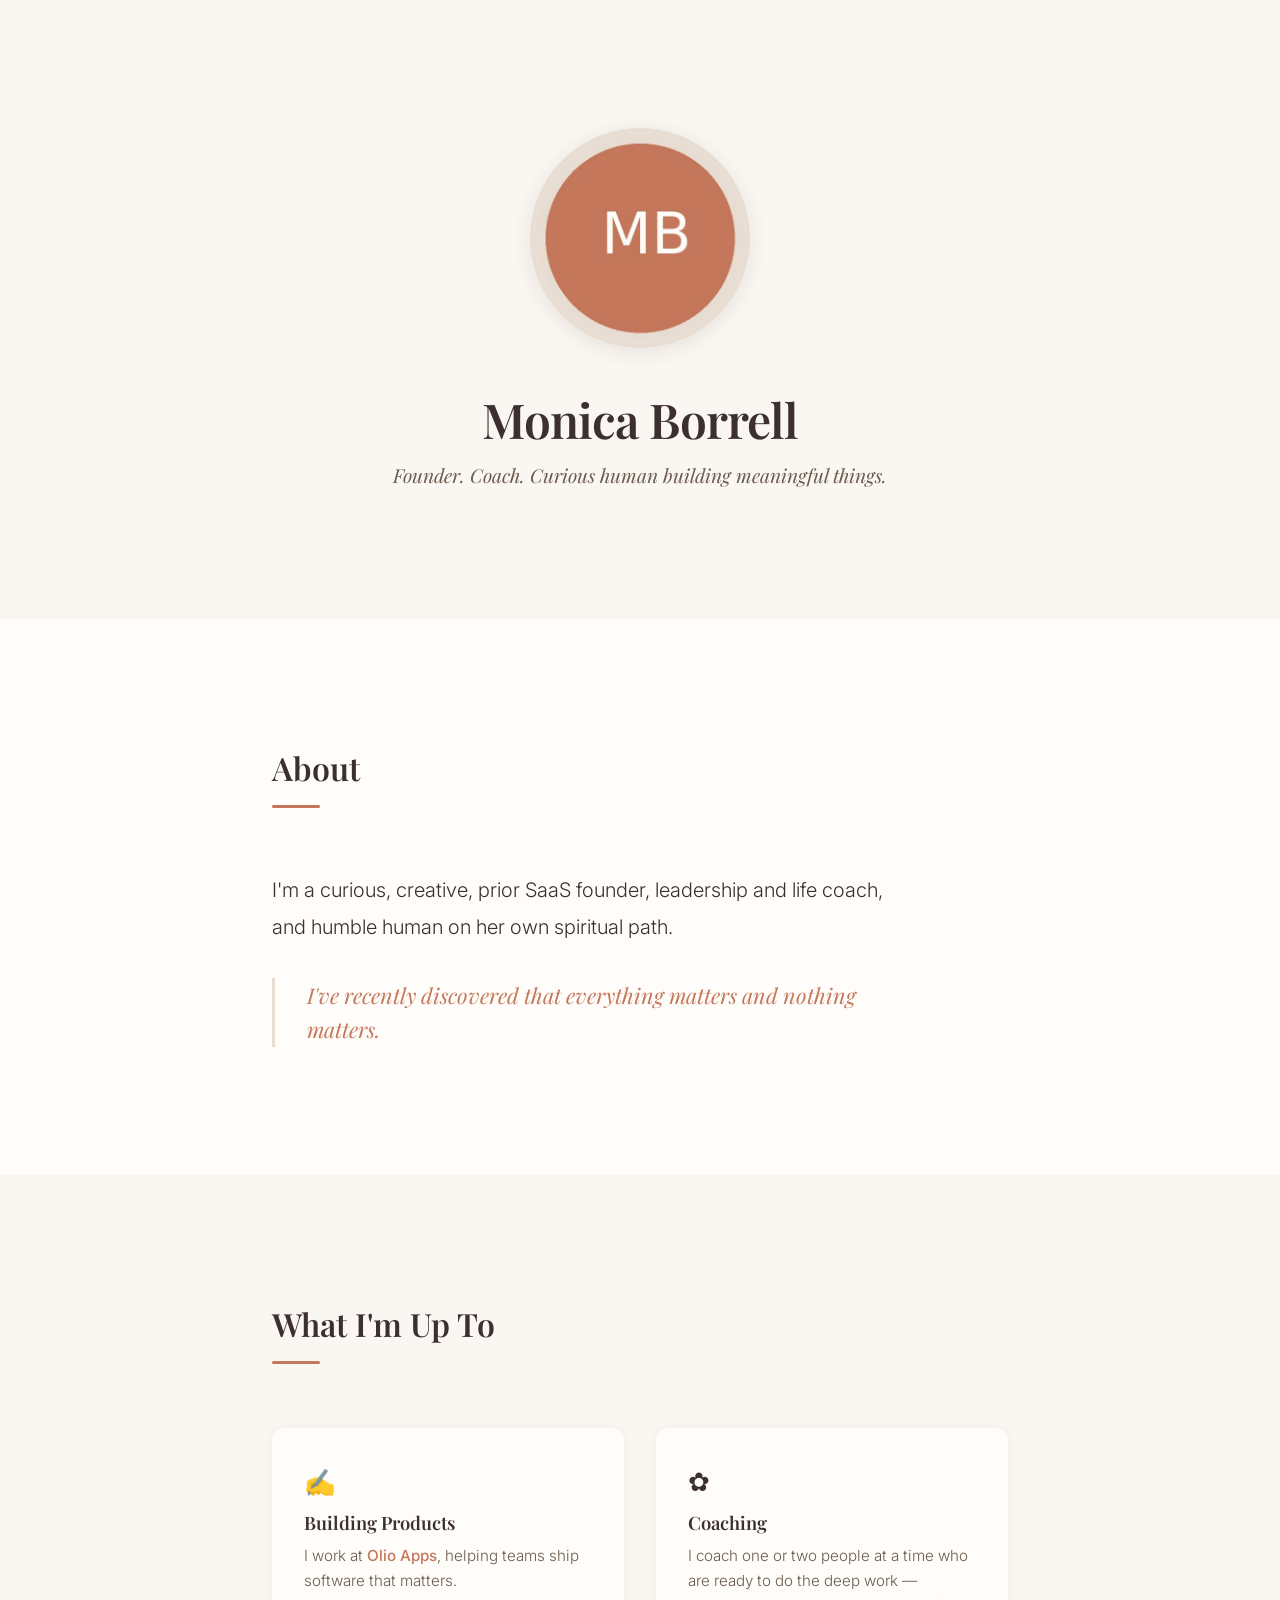
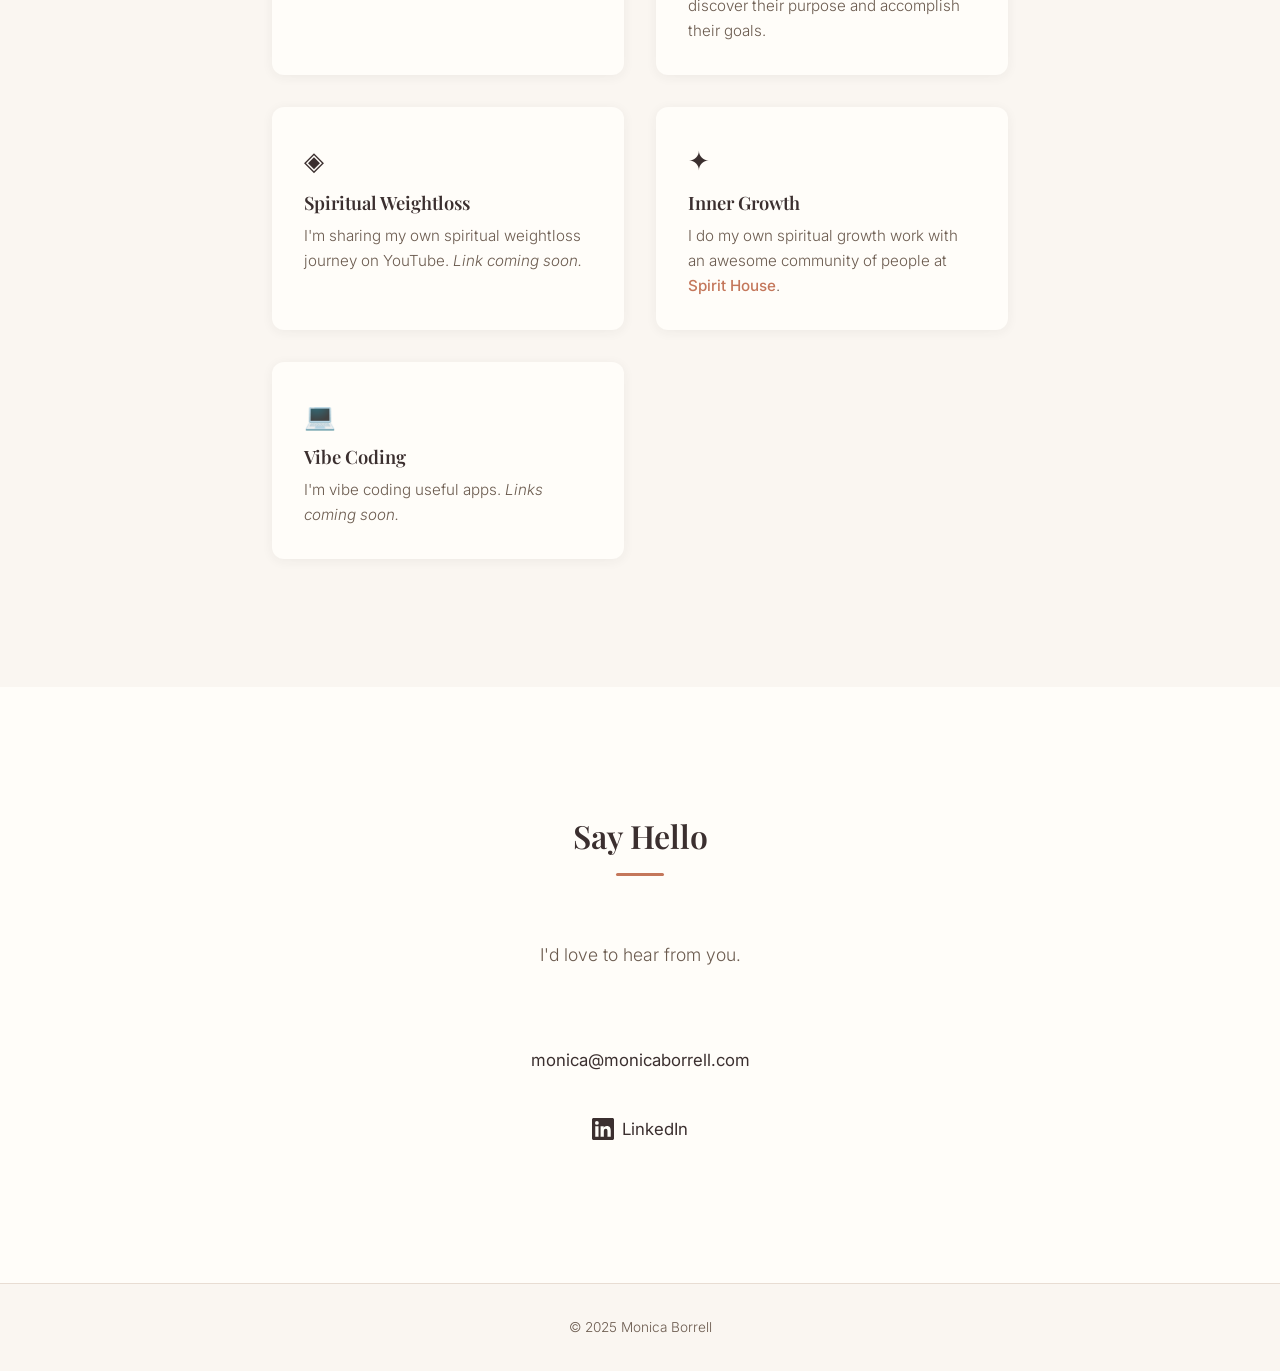
==== index.html @ a71b416a "Add personal brand website for Monica Borrell - Single-page site with Hero, About, Work, and Contact" ====
<!DOCTYPE html>
<html lang="en">
<head>
  <meta charset="UTF-8">
  <meta name="viewport" content="width=device-width, initial-scale=1.0">
  <meta name="description" content="Monica Borrell — founder, coach, and curious human building meaningful things.">
  <title>Monica Borrell</title>
  <link rel="stylesheet" href="styles.css">

  <!-- Google Fonts: warm, readable typefaces -->
  <link rel="preconnect" href="https://fonts.googleapis.com">
  <link rel="preconnect" href="https://fonts.gstatic.com" crossorigin>
  <link href="https://fonts.googleapis.com/css2?family=Playfair+Display:ital,wght@0,400;0,600;1,400&family=Inter:wght@300;400;500&display=swap" rel="stylesheet">
</head>
<body>

  <!-- ============================================
       HERO SECTION
       ============================================ -->
  <section class="hero" id="hero">
    <div class="hero-content">
      <div class="hero-photo">
        <!-- Replace src with your professional photo -->
        <img src="images/monica-photo.jpg" alt="Monica Borrell" />
      </div>
      <div class="hero-text">
        <h1>Monica Borrell</h1>
        <p class="tagline">Founder. Coach. Curious human building meaningful things.</p>
      </div>
    </div>
  </section>

  <!-- ============================================
       ABOUT SECTION
       ============================================ -->
  <section class="about" id="about">
    <div class="container">
      <h2>About</h2>
      <div class="about-content">
        <p class="about-lead">
          I'm a curious, creative, prior SaaS founder, leadership and life coach, and humble human on her own spiritual path.
        </p>
        <p class="about-reflection">
          I've recently discovered that everything matters and nothing matters.
        </p>
      </div>
    </div>
  </section>

  <!-- ============================================
       WORK SECTION
       ============================================ -->
  <section class="work" id="work">
    <div class="container">
      <h2>What I'm Up To</h2>
      <div class="work-grid">

        <div class="work-card">
          <span class="work-icon" aria-hidden="true">&#9997;</span>
          <h3>Building Products</h3>
          <p>I work at <a href="https://olioapps.com/team" target="_blank" rel="noopener">Olio Apps</a>, helping teams ship software that matters.</p>
        </div>

        <div class="work-card">
          <span class="work-icon" aria-hidden="true">&#10047;</span>
          <h3>Coaching</h3>
          <p>I coach one or two people at a time who are ready to do the deep work &mdash; discover their purpose and accomplish their goals.</p>
        </div>

        <div class="work-card">
          <span class="work-icon" aria-hidden="true">&#9672;</span>
          <h3>Spiritual Weightloss</h3>
          <p>I'm sharing my own spiritual weightloss journey on YouTube. <em>Link coming soon.</em></p>
        </div>

        <div class="work-card">
          <span class="work-icon" aria-hidden="true">&#10022;</span>
          <h3>Inner Growth</h3>
          <p>I do my own spiritual growth work with an awesome community of people at <a href="https://spirithousepdx.com" target="_blank" rel="noopener">Spirit House</a>.</p>
        </div>

        <div class="work-card">
          <span class="work-icon" aria-hidden="true">&#128187;</span>
          <h3>Vibe Coding</h3>
          <p>I'm vibe coding useful apps. <em>Links coming soon.</em></p>
        </div>

      </div>
    </div>
  </section>

  <!-- ============================================
       CONTACT SECTION
       ============================================ -->
  <section class="contact" id="contact">
    <div class="container">
      <h2>Say Hello</h2>
      <p class="contact-note">I'd love to hear from you.</p>
      <div class="contact-links">
        <a href="mailto:monica@monicaborrell.com" class="contact-link email-link">
          monica@monicaborrell.com
        </a>
        <a href="https://www.linkedin.com/in/monicaborrell/" target="_blank" rel="noopener" class="contact-link linkedin-link" aria-label="LinkedIn">
          <!-- LinkedIn SVG icon -->
          <svg class="linkedin-icon" xmlns="http://www.w3.org/2000/svg" viewBox="0 0 24 24" fill="currentColor" width="24" height="24" aria-hidden="true">
            <path d="M20.447 20.452h-3.554v-5.569c0-1.328-.027-3.037-1.852-3.037-1.853 0-2.136 1.445-2.136 2.939v5.667H9.351V9h3.414v1.561h.046c.477-.9 1.637-1.85 3.37-1.85 3.601 0 4.267 2.37 4.267 5.455v6.286zM5.337 7.433a2.062 2.062 0 01-2.063-2.065 2.064 2.064 0 112.063 2.065zm1.782 13.019H3.555V9h3.564v11.452zM22.225 0H1.771C.792 0 0 .774 0 1.729v20.542C0 23.227.792 24 1.771 24h20.451C23.2 24 24 23.227 24 22.271V1.729C24 .774 23.2 0 22.222 0h.003z"/>
          </svg>
          <span>LinkedIn</span>
        </a>
      </div>
    </div>
  </section>

  <!-- ============================================
       FOOTER
       ============================================ -->
  <footer class="footer">
    <div class="container">
      <p>&copy; 2025 Monica Borrell</p>
    </div>
  </footer>

  <!-- Minimal JS: smooth scroll + subtle entrance animations -->
  <script src="main.js"></script>
</body>
</html>
---- styles.css ----
/* ============================================
   MONICA BORRELL — PERSONAL BRAND WEBSITE
   Warm, approachable, human design
   ============================================ */

/* ---------- CSS Custom Properties ---------- */
:root {
  /* Warm earth-tone palette */
  --color-cream:       #FAF6F1;
  --color-warm-white:  #FFFDF9;
  --color-sand:        #E8DDD3;
  --color-terracotta:  #C4775B;
  --color-rust:        #A0522D;
  --color-deep-brown:  #3B2F2F;
  --color-soft-brown:  #6B5B4F;
  --color-blush:       #F2DDD5;

  /* Typography */
  --font-heading: 'Playfair Display', Georgia, 'Times New Roman', serif;
  --font-body:    'Inter', -apple-system, BlinkMacSystemFont, 'Segoe UI', sans-serif;

  /* Spacing */
  --space-xs:  0.5rem;
  --space-sm:  1rem;
  --space-md:  2rem;
  --space-lg:  4rem;
  --space-xl:  6rem;
  --space-2xl: 8rem;
}

/* ---------- Reset & Base ---------- */
*,
*::before,
*::after {
  margin: 0;
  padding: 0;
  box-sizing: border-box;
}

html {
  scroll-behavior: smooth;
  font-size: 16px;
}

body {
  font-family: var(--font-body);
  font-weight: 300;
  line-height: 1.7;
  color: var(--color-deep-brown);
  background-color: var(--color-warm-white);
  -webkit-font-smoothing: antialiased;
  -moz-osx-font-smoothing: grayscale;
}

/* ---------- Shared Container ---------- */
.container {
  max-width: 800px;
  margin: 0 auto;
  padding: 0 var(--space-md);
}

/* ---------- Typography ---------- */
h1, h2, h3 {
  font-family: var(--font-heading);
  font-weight: 600;
  line-height: 1.3;
}

h2 {
  font-size: 2rem;
  color: var(--color-deep-brown);
  margin-bottom: var(--space-lg);
  position: relative;
}

/* Subtle underline accent on section headings */
h2::after {
  content: '';
  display: block;
  width: 48px;
  height: 3px;
  background-color: var(--color-terracotta);
  margin-top: var(--space-sm);
  border-radius: 2px;
}

a {
  color: var(--color-terracotta);
  text-decoration: none;
  transition: color 0.2s ease;
}

a:hover,
a:focus {
  color: var(--color-rust);
  text-decoration: underline;
}

/* ---------- HERO SECTION ---------- */
.hero {
  background-color: var(--color-cream);
  padding: var(--space-2xl) var(--space-md);
  text-align: center;
}

.hero-content {
  max-width: 600px;
  margin: 0 auto;
}

.hero-photo {
  margin-bottom: var(--space-md);
}

.hero-photo img {
  width: 220px;
  height: 220px;
  border-radius: 50%;
  object-fit: cover;
  border: 4px solid var(--color-sand);
  box-shadow: 0 4px 20px rgba(59, 47, 47, 0.1);
}

.hero-text h1 {
  font-size: 3rem;
  color: var(--color-deep-brown);
  margin-bottom: var(--space-xs);
  letter-spacing: -0.02em;
}

.tagline {
  font-size: 1.2rem;
  color: var(--color-soft-brown);
  font-weight: 300;
  font-style: italic;
  font-family: var(--font-heading);
}

/* ---------- ABOUT SECTION ---------- */
.about {
  padding: var(--space-2xl) var(--space-md);
  background-color: var(--color-warm-white);
}

.about-content {
  max-width: 640px;
}

.about-lead {
  font-size: 1.25rem;
  line-height: 1.85;
  color: var(--color-deep-brown);
  margin-bottom: var(--space-md);
}

.about-reflection {
  font-family: var(--font-heading);
  font-style: italic;
  font-size: 1.35rem;
  color: var(--color-terracotta);
  line-height: 1.6;
  padding-left: var(--space-md);
  border-left: 3px solid var(--color-sand);
}

/* ---------- WORK SECTION ---------- */
.work {
  padding: var(--space-2xl) var(--space-md);
  background-color: var(--color-cream);
}

.work-grid {
  display: grid;
  grid-template-columns: repeat(auto-fit, minmax(280px, 1fr));
  gap: var(--space-md);
}

.work-card {
  background-color: var(--color-warm-white);
  padding: var(--space-md);
  border-radius: 12px;
  box-shadow: 0 2px 12px rgba(59, 47, 47, 0.06);
  transition: transform 0.2s ease, box-shadow 0.2s ease;
}

.work-card:hover {
  transform: translateY(-3px);
  box-shadow: 0 6px 24px rgba(59, 47, 47, 0.1);
}

.work-icon {
  display: block;
  font-size: 1.6rem;
  margin-bottom: var(--space-xs);
}

.work-card h3 {
  font-size: 1.15rem;
  color: var(--color-deep-brown);
  margin-bottom: var(--space-xs);
}

.work-card p {
  font-size: 0.95rem;
  color: var(--color-soft-brown);
  line-height: 1.65;
}

.work-card a {
  font-weight: 500;
}

/* ---------- CONTACT SECTION ---------- */
.contact {
  padding: var(--space-2xl) var(--space-md);
  background-color: var(--color-warm-white);
  text-align: center;
}

.contact h2::after {
  margin-left: auto;
  margin-right: auto;
}

.contact-note {
  font-size: 1.1rem;
  color: var(--color-soft-brown);
  margin-bottom: var(--space-lg);
}

.contact-links {
  display: flex;
  flex-direction: column;
  align-items: center;
  gap: var(--space-sm);
}

.contact-link {
  display: inline-flex;
  align-items: center;
  gap: var(--space-xs);
  font-size: 1.05rem;
  padding: 0.75rem 1.5rem;
  border-radius: 8px;
  transition: background-color 0.2s ease, color 0.2s ease;
}

.contact-link:hover,
.contact-link:focus {
  text-decoration: none;
  background-color: var(--color-blush);
}

.email-link {
  color: var(--color-deep-brown);
  font-weight: 400;
}

.linkedin-link {
  color: var(--color-deep-brown);
  font-weight: 400;
}

.linkedin-icon {
  width: 22px;
  height: 22px;
  flex-shrink: 0;
}

/* ---------- FOOTER ---------- */
.footer {
  padding: var(--space-md);
  text-align: center;
  font-size: 0.85rem;
  color: var(--color-soft-brown);
  background-color: var(--color-cream);
  border-top: 1px solid var(--color-sand);
}

/* ---------- ENTRANCE ANIMATIONS ---------- */
.fade-in {
  opacity: 0;
  transform: translateY(20px);
  transition: opacity 0.6s ease, transform 0.6s ease;
}

.fade-in.visible {
  opacity: 1;
  transform: translateY(0);
}

/* ---------- RESPONSIVE ---------- */
@media (max-width: 600px) {
  .hero-text h1 {
    font-size: 2.2rem;
  }

  .tagline {
    font-size: 1rem;
  }

  h2 {
    font-size: 1.6rem;
  }

  .about-lead {
    font-size: 1.1rem;
  }

  .about-reflection {
    font-size: 1.15rem;
  }

  .hero-photo img {
    width: 170px;
    height: 170px;
  }

  .work-grid {
    grid-template-columns: 1fr;
  }

  .hero {
    padding: var(--space-xl) var(--space-md);
  }

  .about,
  .work,
  .contact {
    padding: var(--space-xl) var(--space-md);
  }
}
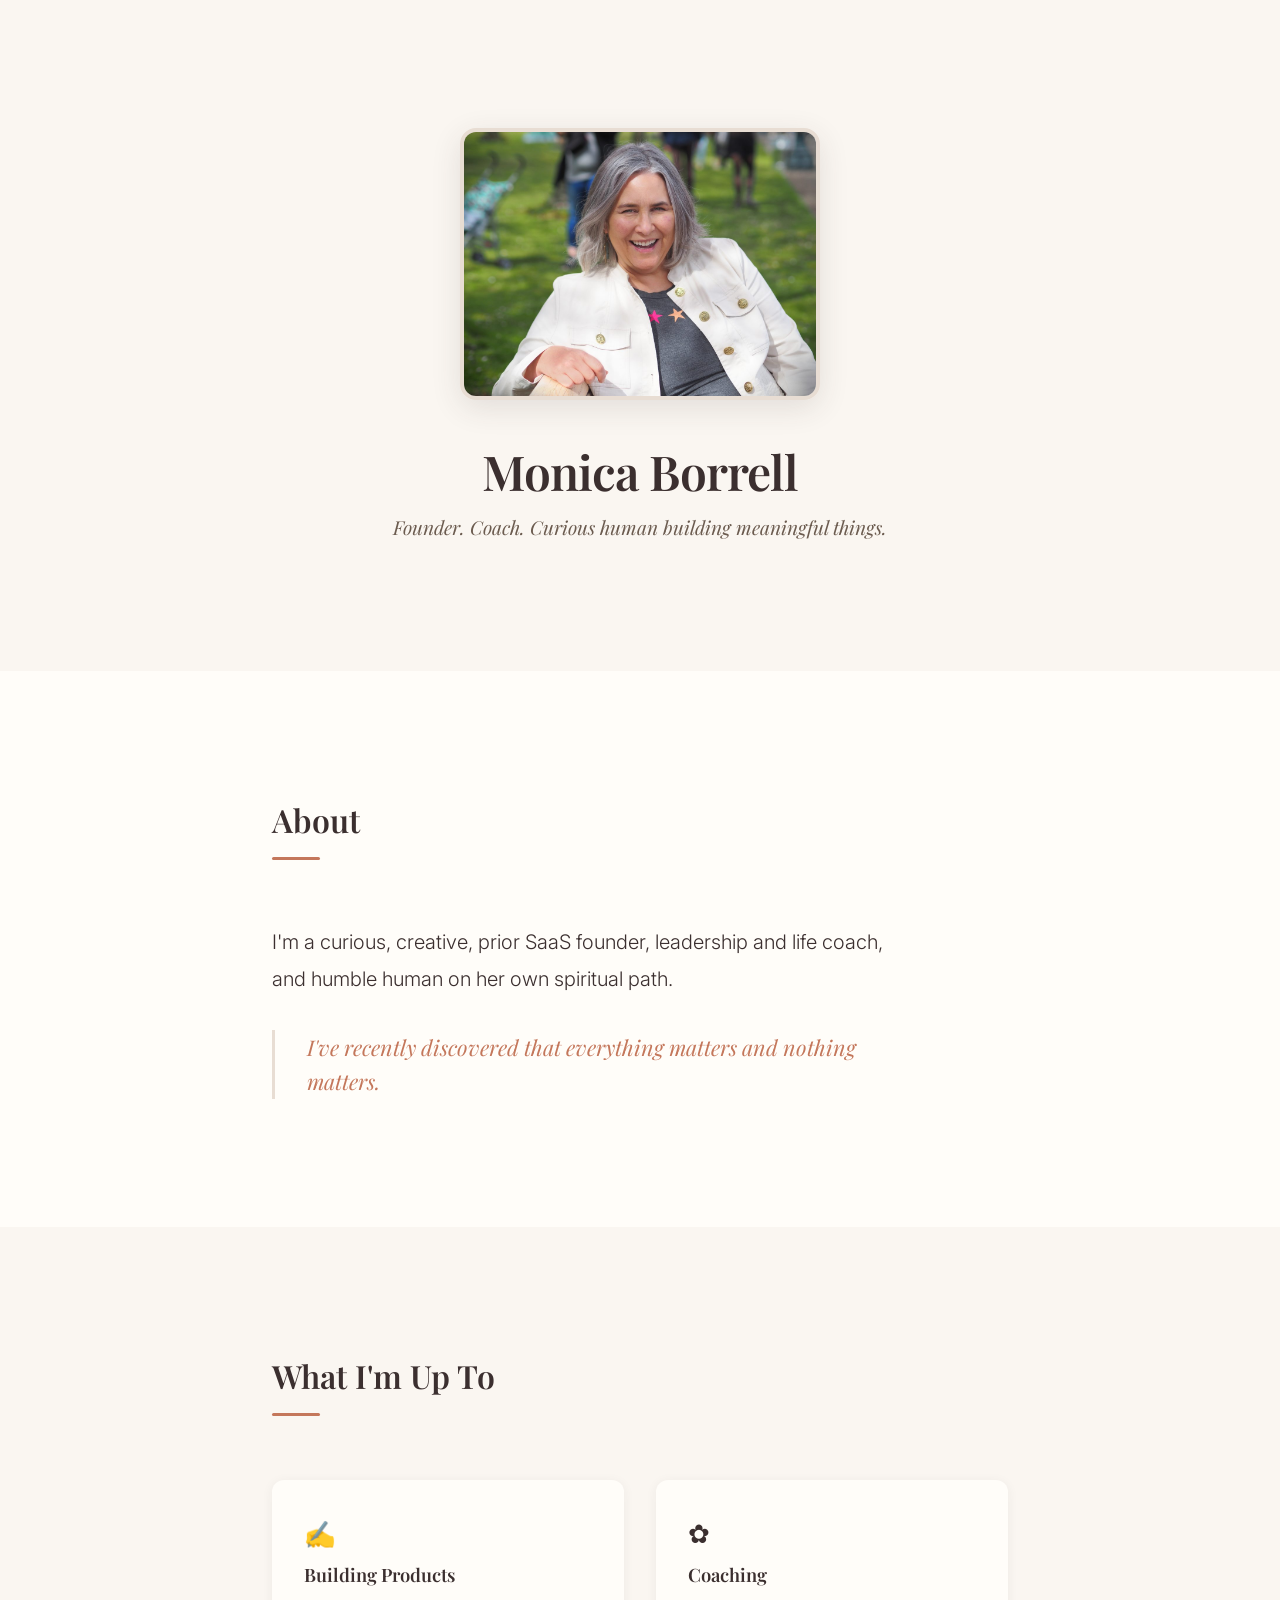
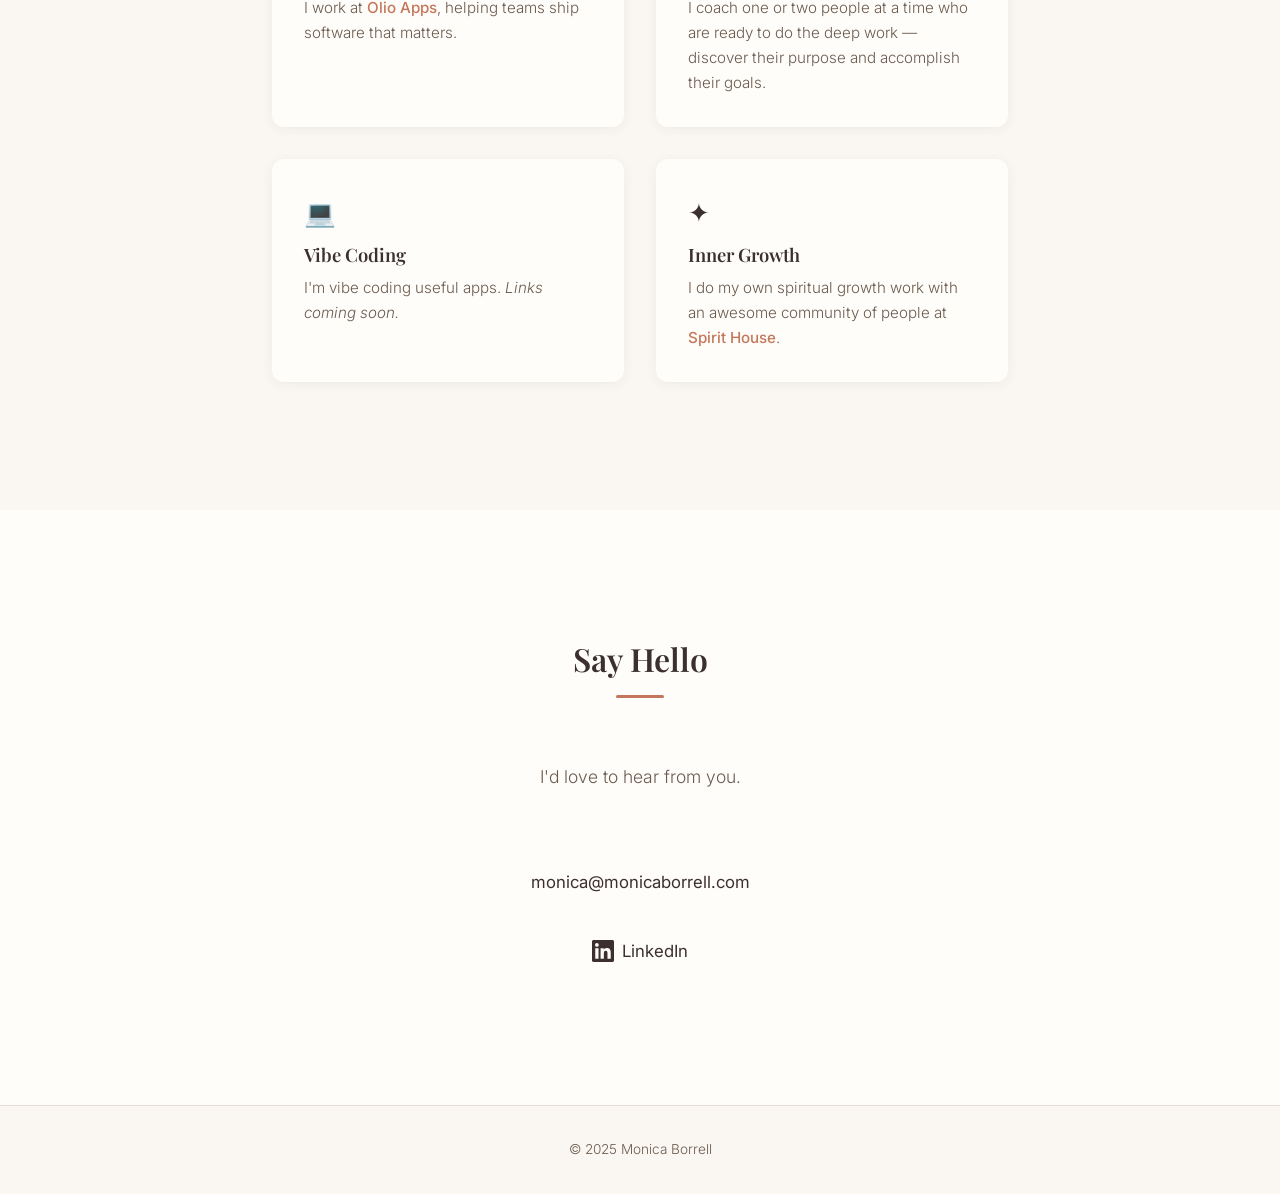
==== commit fdb49e90: "Remove Spiritual Weightloss card, move Vibe Coding to 3rd position (4 cards total) Co-Authored-By: m" ====
--- a/index.html
+++ b/index.html
@@ -68,21 +68,15 @@
         </div>
 
         <div class="work-card">
-          <span class="work-icon" aria-hidden="true">&#9672;</span>
-          <h3>Spiritual Weightloss</h3>
-          <p>I'm sharing my own spiritual weightloss journey on YouTube. <em>Link coming soon.</em></p>
+          <span class="work-icon" aria-hidden="true">&#128187;</span>
+          <h3>Vibe Coding</h3>
+          <p>I'm vibe coding useful apps. <em>Links coming soon.</em></p>
         </div>
 
         <div class="work-card">
           <span class="work-icon" aria-hidden="true">&#10022;</span>
           <h3>Inner Growth</h3>
           <p>I do my own spiritual growth work with an awesome community of people at <a href="https://spirithousepdx.com" target="_blank" rel="noopener">Spirit House</a>.</p>
-        </div>
-
-        <div class="work-card">
-          <span class="work-icon" aria-hidden="true">&#128187;</span>
-          <h3>Vibe Coding</h3>
-          <p>I'm vibe coding useful apps. <em>Links coming soon.</em></p>
         </div>
 
       </div>
--- a/styles.css
+++ b/styles.css
@@ -113,12 +113,13 @@
 }
 
 .hero-photo img {
-  width: 220px;
-  height: 220px;
-  border-radius: 50%;
+  width: 360px;
+  max-width: 100%;
+  height: auto;
+  border-radius: 16px;
   object-fit: cover;
   border: 4px solid var(--color-sand);
-  box-shadow: 0 4px 20px rgba(59, 47, 47, 0.1);
+  box-shadow: 0 8px 30px rgba(59, 47, 47, 0.12);
 }
 
 .hero-text h1 {
@@ -312,8 +313,7 @@
   }
 
   .hero-photo img {
-    width: 170px;
-    height: 170px;
+    width: 280px;
   }
 
   .work-grid {
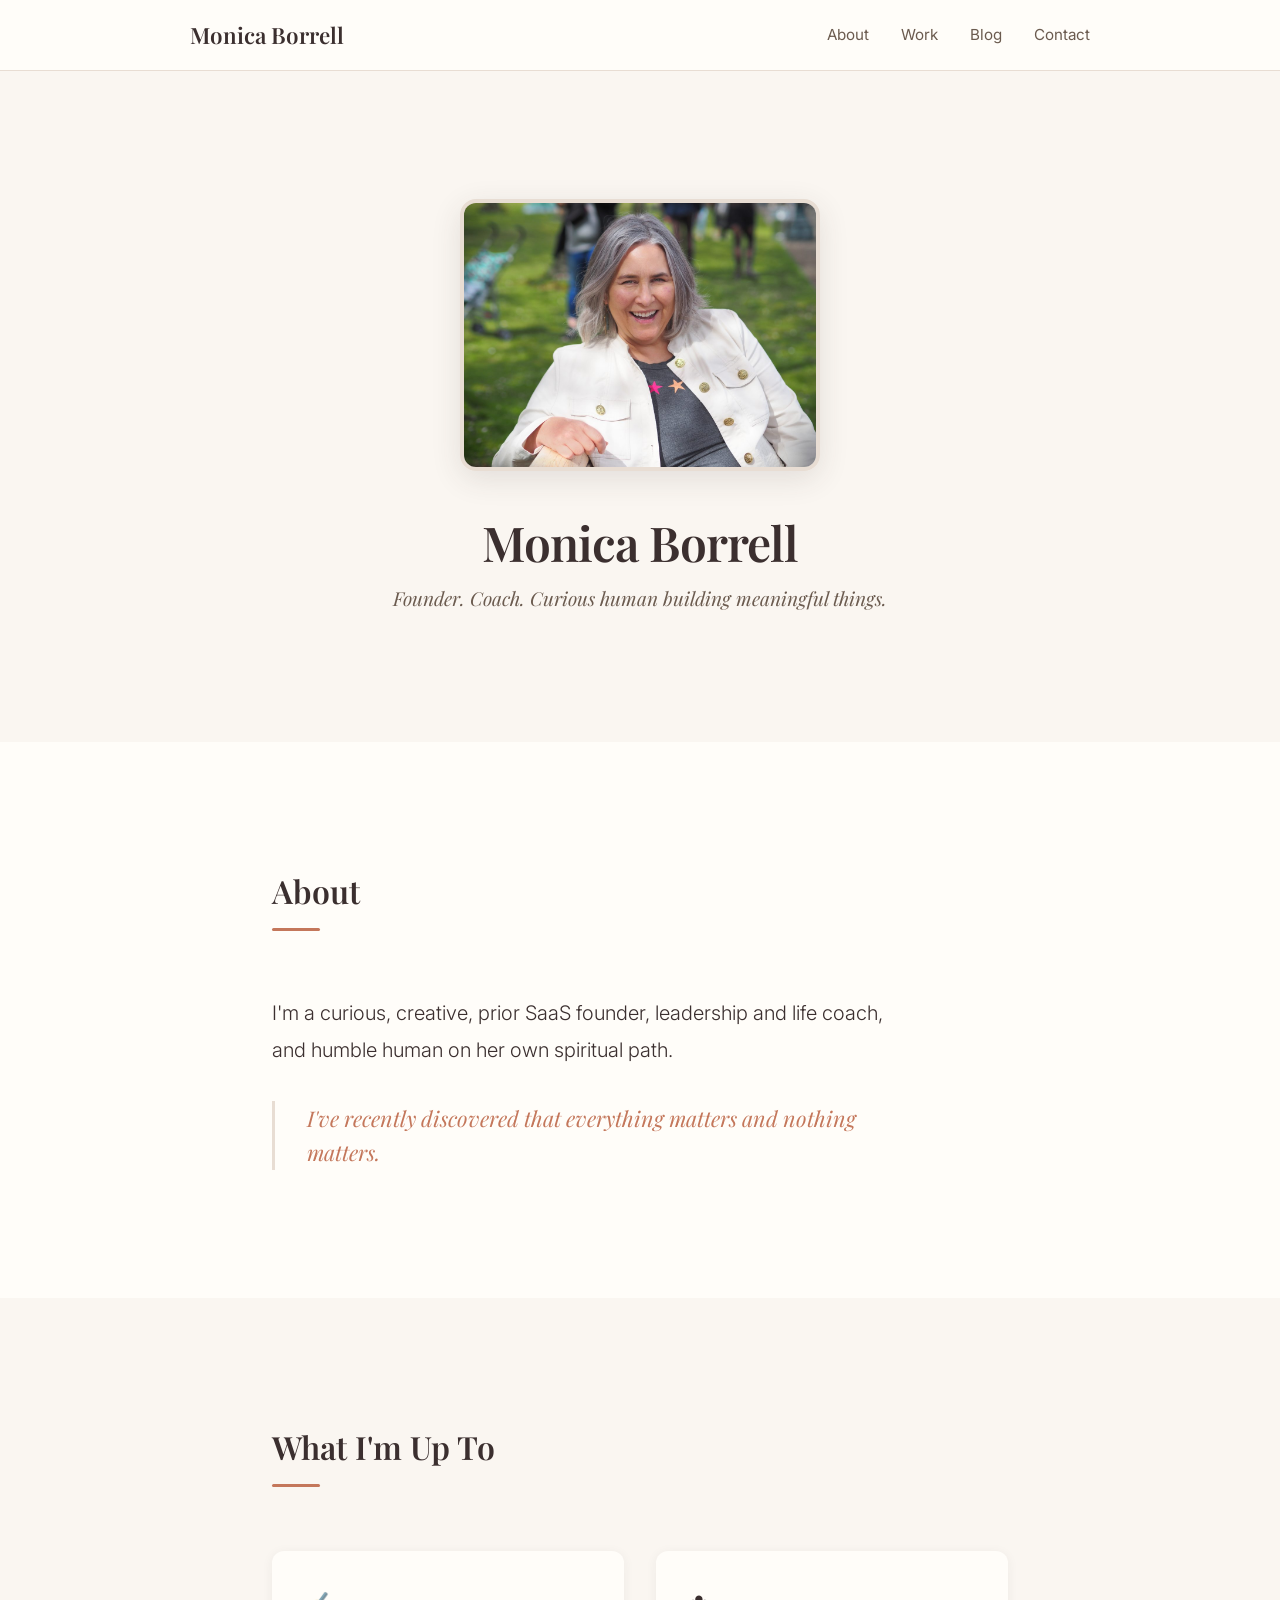
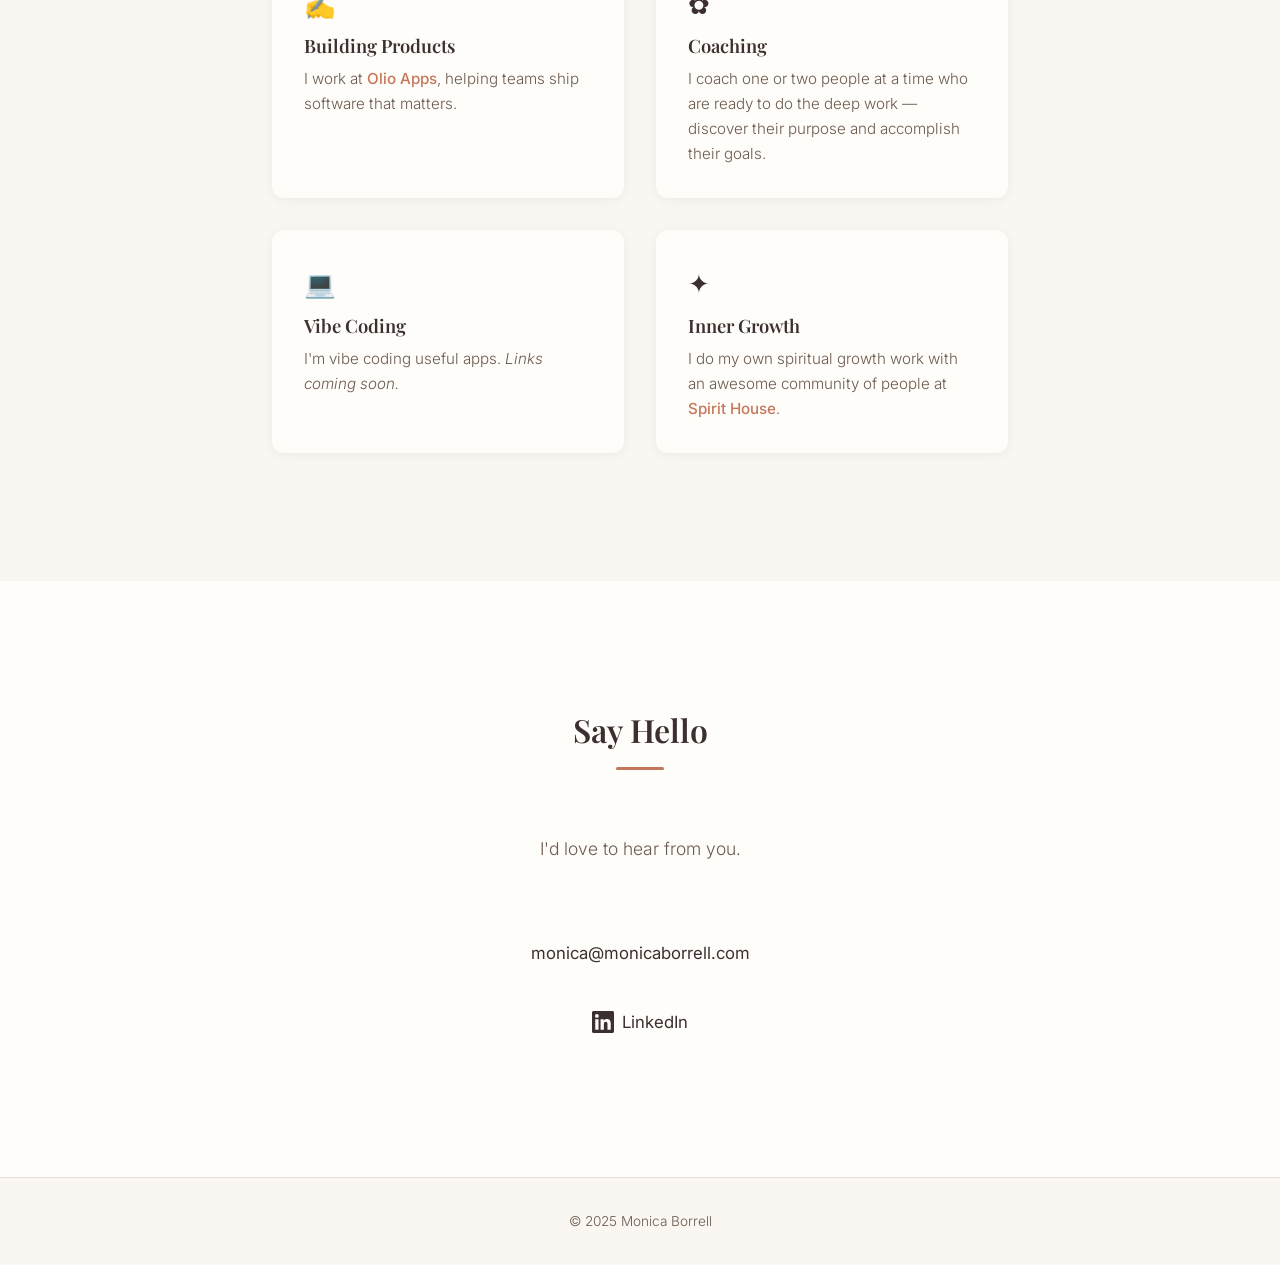
==== commit 9b8fd6f6: "Add nav menu, blog listing page, and first blog post (collaborative issue resolution) - Added sticky" ====
--- a/index.html
+++ b/index.html
@@ -13,6 +13,26 @@
   <link href="https://fonts.googleapis.com/css2?family=Playfair+Display:ital,wght@0,400;0,600;1,400&family=Inter:wght@300;400;500&display=swap" rel="stylesheet">
 </head>
 <body>
+
+  <!-- ============================================
+       NAVIGATION
+       ============================================ -->
+  <nav class="site-nav">
+    <div class="nav-container">
+      <a href="/" class="nav-logo">Monica Borrell</a>
+      <button class="nav-toggle" aria-label="Toggle menu" aria-expanded="false">
+        <span class="nav-toggle-bar"></span>
+        <span class="nav-toggle-bar"></span>
+        <span class="nav-toggle-bar"></span>
+      </button>
+      <ul class="nav-links">
+        <li><a href="/#about">About</a></li>
+        <li><a href="/#work">Work</a></li>
+        <li><a href="/blog/">Blog</a></li>
+        <li><a href="/#contact">Contact</a></li>
+      </ul>
+    </div>
+  </nav>
 
   <!-- ============================================
        HERO SECTION
--- a/styles.css
+++ b/styles.css
@@ -96,6 +96,87 @@
   text-decoration: underline;
 }
 
+/* ---------- NAVIGATION ---------- */
+.site-nav {
+  background-color: var(--color-warm-white);
+  border-bottom: 1px solid var(--color-sand);
+  padding: var(--space-sm) var(--space-md);
+  position: sticky;
+  top: 0;
+  z-index: 100;
+}
+
+.nav-container {
+  max-width: 900px;
+  margin: 0 auto;
+  display: flex;
+  align-items: center;
+  justify-content: space-between;
+}
+
+.nav-logo {
+  font-family: var(--font-heading);
+  font-size: 1.4rem;
+  font-weight: 600;
+  color: var(--color-deep-brown);
+  text-decoration: none;
+}
+
+.nav-logo:hover {
+  color: var(--color-terracotta);
+  text-decoration: none;
+}
+
+.nav-links {
+  list-style: none;
+  display: flex;
+  gap: var(--space-md);
+  align-items: center;
+}
+
+.nav-links a {
+  font-family: var(--font-body);
+  font-size: 0.95rem;
+  font-weight: 400;
+  color: var(--color-soft-brown);
+  text-decoration: none;
+  padding-bottom: 2px;
+  border-bottom: 2px solid transparent;
+  transition: color 0.2s ease, border-color 0.2s ease;
+}
+
+.nav-links a:hover,
+.nav-links a:focus {
+  color: var(--color-deep-brown);
+  text-decoration: none;
+  border-bottom-color: var(--color-terracotta);
+}
+
+.nav-links a.active {
+  color: var(--color-deep-brown);
+  border-bottom-color: var(--color-terracotta);
+}
+
+/* Hamburger toggle (mobile) */
+.nav-toggle {
+  display: none;
+  background: none;
+  border: none;
+  cursor: pointer;
+  padding: 0.5rem;
+  flex-direction: column;
+  gap: 5px;
+}
+
+.nav-toggle-bar {
+  display: block;
+  width: 24px;
+  height: 2px;
+  background-color: var(--color-deep-brown);
+  border-radius: 2px;
+  transition: transform 0.3s ease, opacity 0.3s ease;
+}
+
 /* ---------- HERO SECTION ---------- */
 .hero {
   background-color: var(--color-cream);
@@ -268,6 +349,215 @@
   flex-shrink: 0;
 }
 
+/* ---------- BLOG HEADER ---------- */
+.blog-header {
+  background-color: var(--color-cream);
+  padding: var(--space-xl) var(--space-md);
+  text-align: center;
+}
+
+.blog-header h1 {
+  font-size: 2.8rem;
+  color: var(--color-deep-brown);
+  margin-bottom: var(--space-xs);
+}
+
+.blog-header-subtitle {
+  font-size: 1.1rem;
+  color: var(--color-soft-brown);
+  font-style: italic;
+  font-family: var(--font-heading);
+}
+
+/* ---------- BLOG LISTING ---------- */
+.blog-listing {
+  padding: var(--space-xl) var(--space-md);
+  background-color: var(--color-warm-white);
+}
+
+.blog-grid {
+  display: grid;
+  grid-template-columns: repeat(auto-fit, minmax(320px, 1fr));
+  gap: var(--space-md);
+}
+
+.blog-card {
+  display: block;
+  background-color: var(--color-warm-white);
+  border: 1px solid var(--color-sand);
+  border-radius: 12px;
+  overflow: hidden;
+  text-decoration: none;
+  transition: transform 0.2s ease, box-shadow 0.2s ease;
+}
+
+.blog-card:hover,
+.blog-card:focus {
+  transform: translateY(-3px);
+  box-shadow: 0 6px 24px rgba(59, 47, 47, 0.1);
+  text-decoration: none;
+}
+
+.blog-card-content {
+  padding: var(--space-md);
+}
+
+.blog-card-date {
+  display: block;
+  font-size: 0.85rem;
+  color: var(--color-soft-brown);
+  margin-bottom: var(--space-xs);
+  font-weight: 400;
+}
+
+.blog-card-title {
+  font-family: var(--font-heading);
+  font-size: 1.4rem;
+  font-weight: 600;
+  color: var(--color-deep-brown);
+  line-height: 1.35;
+  margin-bottom: var(--space-sm);
+}
+
+/* Remove the h2::after underline on blog cards */
+.blog-card-title::after {
+  display: none;
+}
+
+.blog-card-excerpt {
+  font-size: 0.95rem;
+  color: var(--color-soft-brown);
+  line-height: 1.65;
+  margin-bottom: var(--space-sm);
+}
+
+.blog-card-read-more {
+  font-size: 0.9rem;
+  color: var(--color-terracotta);
+  font-weight: 500;
+}
+
+.blog-card:hover .blog-card-read-more {
+  color: var(--color-rust);
+}
+
+/* ---------- BLOG POST ---------- */
+.blog-post {
+  padding: var(--space-xl) var(--space-md) var(--space-2xl);
+  background-color: var(--color-warm-white);
+}
+
+.post-header {
+  margin-bottom: var(--space-lg);
+  padding-bottom: var(--space-md);
+  border-bottom: 1px solid var(--color-sand);
+}
+
+.post-meta {
+  font-size: 0.9rem;
+  color: var(--color-soft-brown);
+  margin-bottom: var(--space-sm);
+}
+
+.post-meta-sep {
+  margin: 0 0.5rem;
+}
+
+.post-header h1 {
+  font-size: 2.4rem;
+  color: var(--color-deep-brown);
+  line-height: 1.25;
+}
+
+/* Post body typography */
+.post-body h2 {
+  font-size: 1.5rem;
+  margin-top: var(--space-lg);
+  margin-bottom: var(--space-sm);
+}
+
+.post-body h2::after {
+  width: 32px;
+  height: 2px;
+}
+
+.post-body p {
+  font-size: 1.05rem;
+  line-height: 1.8;
+  margin-bottom: var(--space-sm);
+  color: var(--color-deep-brown);
+}
+
+.post-body ul {
+  margin-bottom: var(--space-sm);
+  padding-left: var(--space-md);
+}
+
+.post-body li {
+  font-size: 1.05rem;
+  line-height: 1.8;
+  margin-bottom: var(--space-xs);
+  color: var(--color-deep-brown);
+}
+
+.post-body blockquote {
+  margin: var(--space-md) 0;
+  padding: var(--space-md);
+  background-color: var(--color-cream);
+  border-left: 4px solid var(--color-terracotta);
+  border-radius: 0 8px 8px 0;
+}
+
+.post-body blockquote p {
+  font-family: var(--font-heading);
+  font-style: italic;
+  font-size: 1.15rem;
+  color: var(--color-deep-brown);
+  margin-bottom: var(--space-xs);
+}
+
+.post-body blockquote p:last-child {
+  margin-bottom: 0;
+}
+
+.post-body blockquote cite {
+  display: block;
+  font-family: var(--font-body);
+  font-style: normal;
+  font-size: 0.9rem;
+  color: var(--color-soft-brown);
+  margin-top: var(--space-xs);
+}
+
+.post-body strong {
+  font-weight: 500;
+  color: var(--color-deep-brown);
+}
+
+.post-disclaimer {
+  background-color: var(--color-cream);
+  padding: var(--space-sm) var(--space-md);
+  border-radius: 8px;
+  margin: var(--space-md) 0;
+}
+
+/* Post footer / back link */
+.post-footer {
+  margin-top: var(--space-xl);
+  padding-top: var(--space-md);
+  border-top: 1px solid var(--color-sand);
+}
+
+.back-to-blog {
+  font-size: 0.95rem;
+  font-weight: 500;
+  color: var(--color-terracotta);
+}
+
+.back-to-blog:hover {
+  color: var(--color-rust);
+}
+
 /* ---------- FOOTER ---------- */
 .footer {
   padding: var(--space-md);
@@ -292,6 +582,37 @@
 
 /* ---------- RESPONSIVE ---------- */
 @media (max-width: 600px) {
+  /* Nav: hamburger menu */
+  .nav-toggle {
+    display: flex;
+  }
+
+  .nav-links {
+    display: none;
+    flex-direction: column;
+    position: absolute;
+    top: 100%;
+    left: 0;
+    right: 0;
+    background-color: var(--color-warm-white);
+    border-bottom: 1px solid var(--color-sand);
+    padding: var(--space-sm) var(--space-md);
+    gap: var(--space-xs);
+    box-shadow: 0 4px 12px rgba(59, 47, 47, 0.08);
+  }
+
+  .nav-links.open {
+    display: flex;
+  }
+
+  .site-nav {
+    position: sticky;
+  }
+
+  .nav-container {
+    position: relative;
+  }
+
   .hero-text h1 {
     font-size: 2.2rem;
   }
@@ -329,4 +650,21 @@
   .contact {
     padding: var(--space-xl) var(--space-md);
   }
-}
+
+  /* Blog responsive */
+  .blog-header h1 {
+    font-size: 2rem;
+  }
+
+  .blog-grid {
+    grid-template-columns: 1fr;
+  }
+
+  .post-header h1 {
+    font-size: 1.8rem;
+  }
+
+  .post-body h2 {
+    font-size: 1.3rem;
+  }
+}
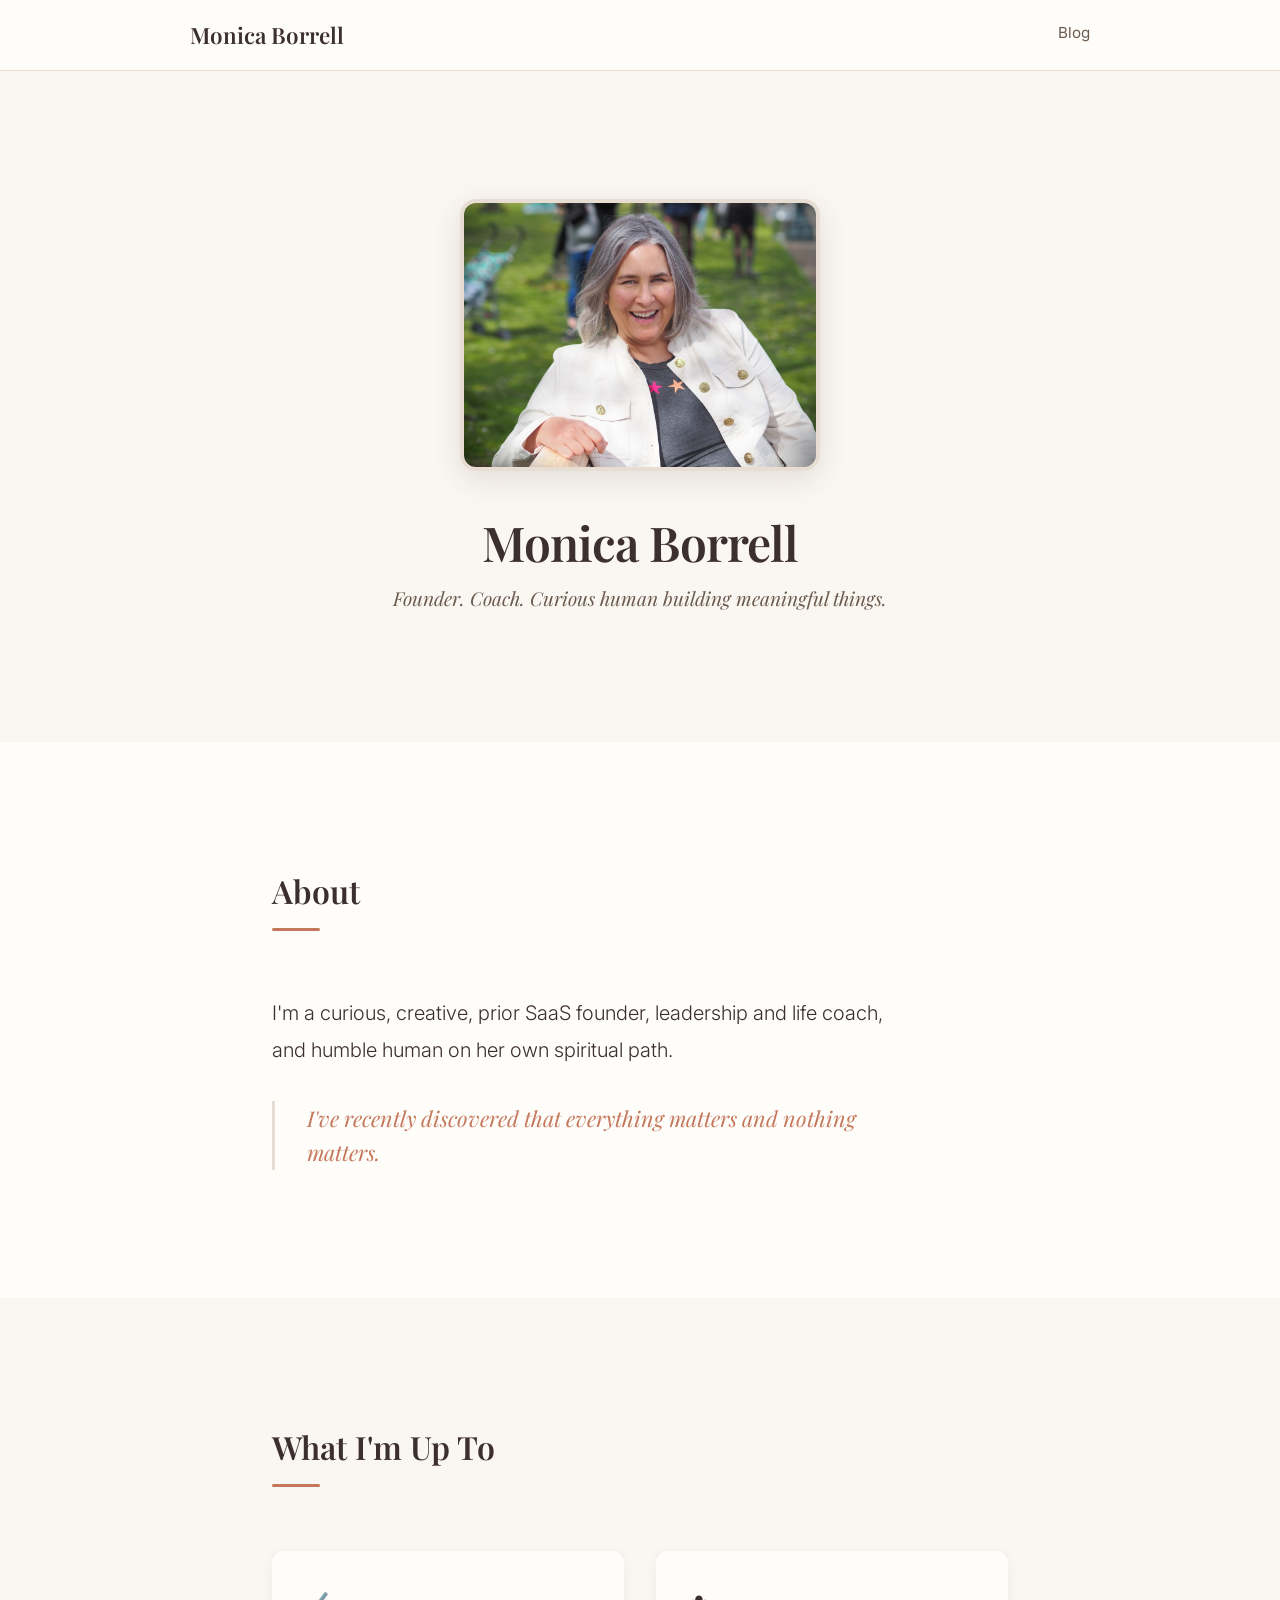
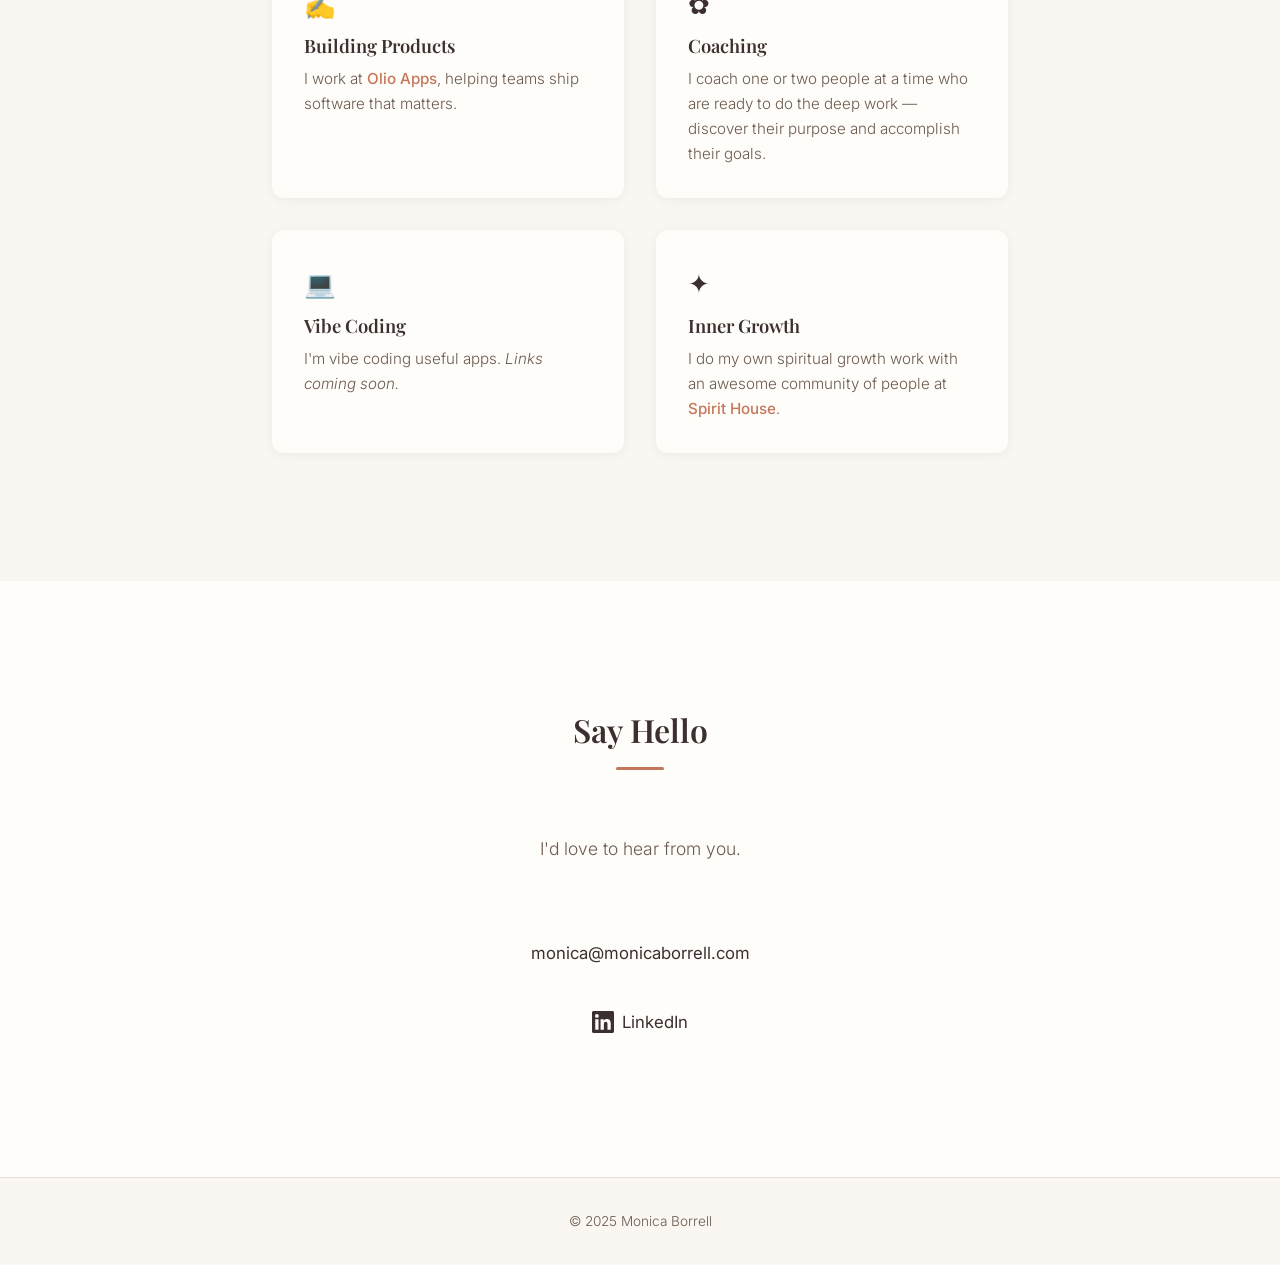
==== commit 22708b58: "Simplify nav to single Blog link at top right Co-Authored-By: monica <monica@monicaborrell.com>" ====
--- a/index.html
+++ b/index.html
@@ -20,17 +20,7 @@
   <nav class="site-nav">
     <div class="nav-container">
       <a href="/" class="nav-logo">Monica Borrell</a>
-      <button class="nav-toggle" aria-label="Toggle menu" aria-expanded="false">
-        <span class="nav-toggle-bar"></span>
-        <span class="nav-toggle-bar"></span>
-        <span class="nav-toggle-bar"></span>
-      </button>
-      <ul class="nav-links">
-        <li><a href="/#about">About</a></li>
-        <li><a href="/#work">Work</a></li>
-        <li><a href="/blog/">Blog</a></li>
-        <li><a href="/#contact">Contact</a></li>
-      </ul>
+      <a href="/blog/" class="nav-blog-link">Blog</a>
     </div>
   </nav>
 
--- a/styles.css
+++ b/styles.css
@@ -127,14 +127,8 @@
   text-decoration: none;
 }
 
-.nav-links {
-  list-style: none;
-  display: flex;
-  gap: var(--space-md);
-  align-items: center;
-}
-
-.nav-links a {
+/* Single Blog link in the nav */
+.nav-blog-link {
   font-family: var(--font-body);
   font-size: 0.95rem;
   font-weight: 400;
@@ -145,36 +139,16 @@
   transition: color 0.2s ease, border-color 0.2s ease;
 }
 
-.nav-links a:hover,
-.nav-links a:focus {
+.nav-blog-link:hover,
+.nav-blog-link:focus {
   color: var(--color-deep-brown);
   text-decoration: none;
   border-bottom-color: var(--color-terracotta);
 }
 
-.nav-links a.active {
+.nav-blog-link.active {
   color: var(--color-deep-brown);
   border-bottom-color: var(--color-terracotta);
-}
-
-/* Hamburger toggle (mobile) */
-.nav-toggle {
-  display: none;
-  background: none;
-  border: none;
-  cursor: pointer;
-  padding: 0.5rem;
-  flex-direction: column;
-  gap: 5px;
-}
-
-.nav-toggle-bar {
-  display: block;
-  width: 24px;
-  height: 2px;
-  background-color: var(--color-deep-brown);
-  border-radius: 2px;
-  transition: transform 0.3s ease, opacity 0.3s ease;
 }
 
 /* ---------- HERO SECTION ---------- */
@@ -582,37 +556,6 @@
 
 /* ---------- RESPONSIVE ---------- */
 @media (max-width: 600px) {
-  /* Nav: hamburger menu */
-  .nav-toggle {
-    display: flex;
-  }
-
-  .nav-links {
-    display: none;
-    flex-direction: column;
-    position: absolute;
-    top: 100%;
-    left: 0;
-    right: 0;
-    background-color: var(--color-warm-white);
-    border-bottom: 1px solid var(--color-sand);
-    padding: var(--space-sm) var(--space-md);
-    gap: var(--space-xs);
-    box-shadow: 0 4px 12px rgba(59, 47, 47, 0.08);
-  }
-
-  .nav-links.open {
-    display: flex;
-  }
-
-  .site-nav {
-    position: sticky;
-  }
-
-  .nav-container {
-    position: relative;
-  }
-
   .hero-text h1 {
     font-size: 2.2rem;
   }
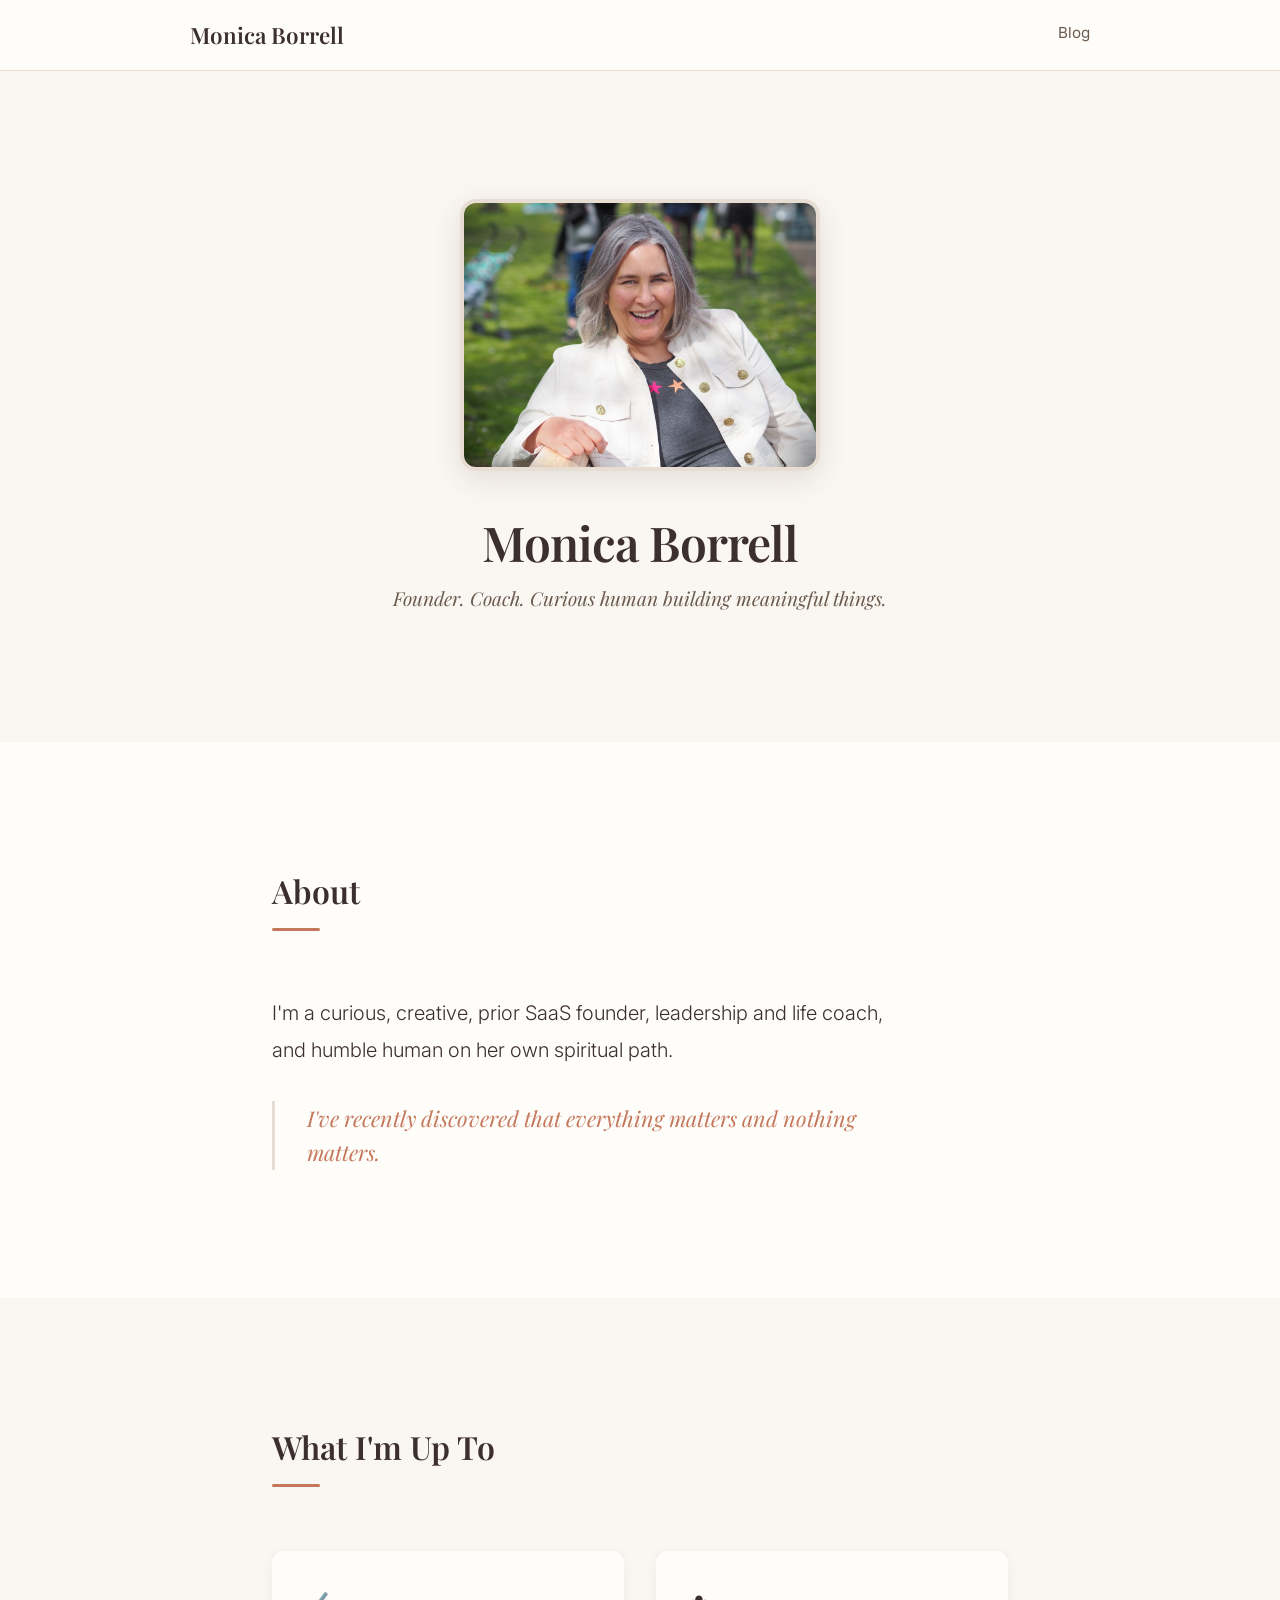
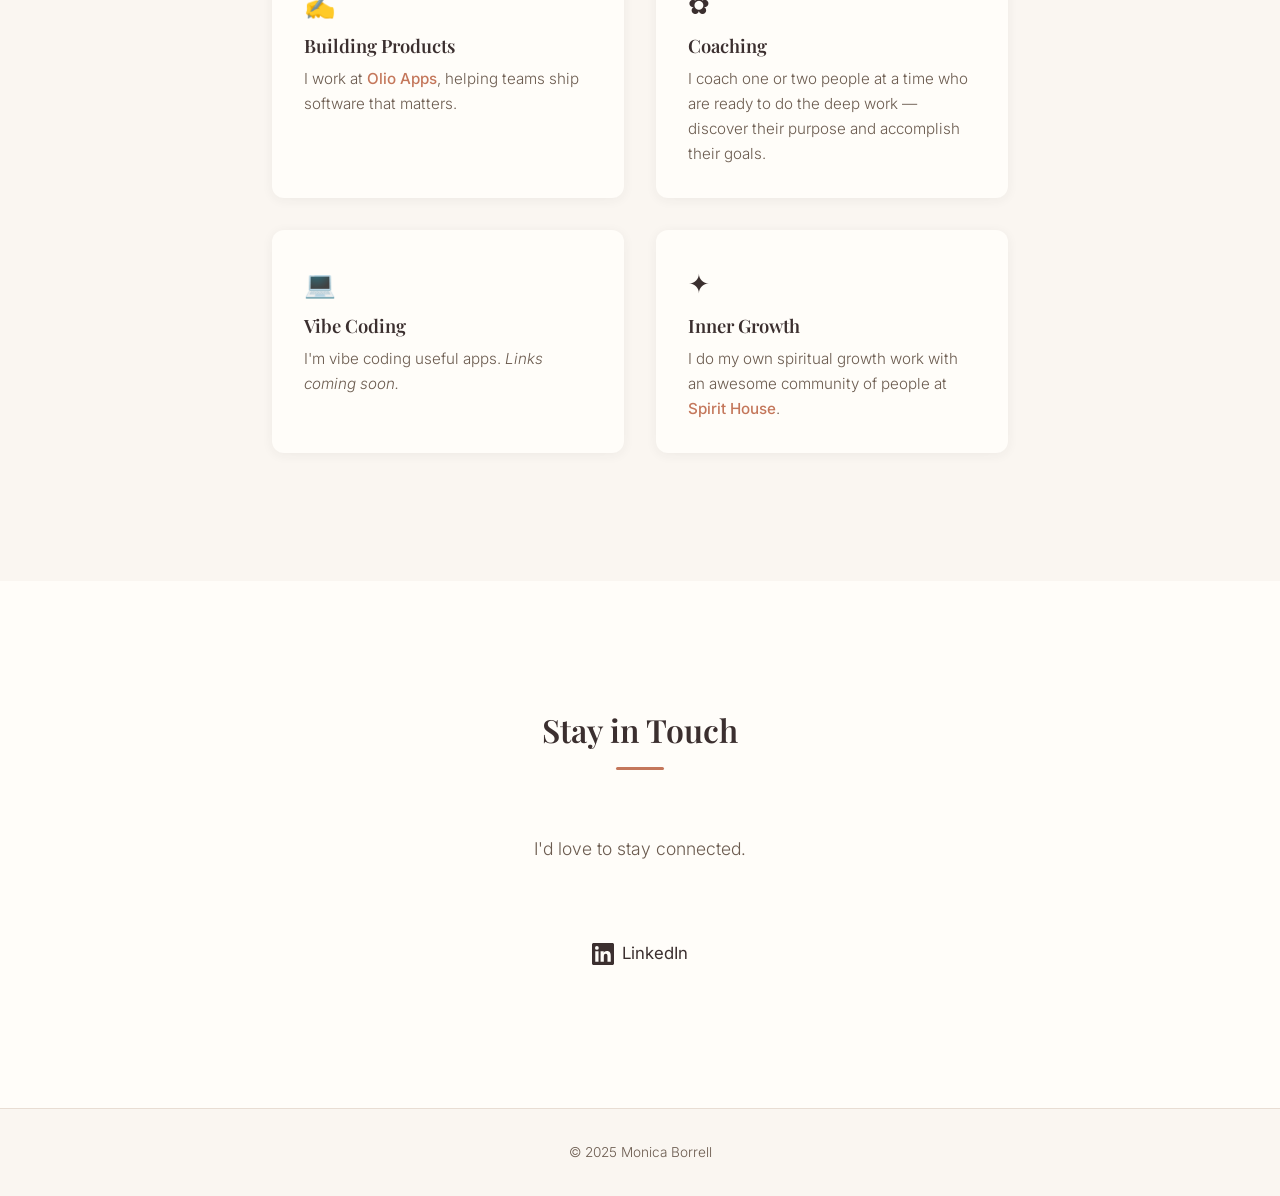
==== commit 8733e410: "Replace 'Say Hello' with 'Stay in Touch' section: add Kit.com email form, remove email address Co-Au" ====
--- a/index.html
+++ b/index.html
@@ -98,12 +98,12 @@
        ============================================ -->
   <section class="contact" id="contact">
     <div class="container">
-      <h2>Say Hello</h2>
-      <p class="contact-note">I'd love to hear from you.</p>
+      <h2>Stay in Touch</h2>
+      <p class="contact-note">I'd love to stay connected.</p>
+      <div class="kit-form-wrapper">
+        <script async data-uid="17079d68a6" src="https://expert-thinker-3922.kit.com/17079d68a6/index.js"></script>
+      </div>
       <div class="contact-links">
-        <a href="mailto:monica@monicaborrell.com" class="contact-link email-link">
-          monica@monicaborrell.com
-        </a>
         <a href="https://www.linkedin.com/in/monicaborrell/" target="_blank" rel="noopener" class="contact-link linkedin-link" aria-label="LinkedIn">
           <!-- LinkedIn SVG icon -->
           <svg class="linkedin-icon" xmlns="http://www.w3.org/2000/svg" viewBox="0 0 24 24" fill="currentColor" width="24" height="24" aria-hidden="true">
--- a/styles.css
+++ b/styles.css
@@ -284,6 +284,11 @@
   margin-bottom: var(--space-lg);
 }
 
+.kit-form-wrapper {
+  max-width: 480px;
+  margin: 0 auto var(--space-lg);
+}
+
 .contact-links {
   display: flex;
   flex-direction: column;
@@ -307,11 +312,6 @@
   background-color: var(--color-blush);
 }
 
-.email-link {
-  color: var(--color-deep-brown);
-  font-weight: 400;
-}
-
 .linkedin-link {
   color: var(--color-deep-brown);
   font-weight: 400;
@@ -443,11 +443,13 @@
   line-height: 1.25;
 }
 
-/* Post body typography */
+/* Post body typography — matches monicaborrell.com spacing */
 .post-body h2 {
-  font-size: 1.5rem;
-  margin-top: var(--space-lg);
-  margin-bottom: var(--space-sm);
+  font-size: 1.8rem;
+  margin-top: 3rem;
+  margin-bottom: 1.25rem;
+  padding-top: 2rem;
+  border-top: 1px solid var(--color-sand);
 }
 
 .post-body h2::after {
@@ -457,37 +459,55 @@
 
 .post-body p {
   font-size: 1.05rem;
-  line-height: 1.8;
-  margin-bottom: var(--space-sm);
+  line-height: 1.85;
+  margin-bottom: 1.25rem;
   color: var(--color-deep-brown);
 }
 
 .post-body ul {
-  margin-bottom: var(--space-sm);
-  padding-left: var(--space-md);
+  margin-bottom: 1.25rem;
+  padding-left: 2.5rem;
+  list-style-type: disc;
+}
+
+.post-body ul ul {
+  padding-left: 2rem;
+  margin-top: 0.5rem;
+  margin-bottom: 0.5rem;
+  list-style-type: circle;
+}
+
+.post-body ol {
+  margin-bottom: 1.25rem;
+  padding-left: 2.5rem;
+  list-style-type: decimal;
 }
 
 .post-body li {
   font-size: 1.05rem;
-  line-height: 1.8;
-  margin-bottom: var(--space-xs);
+  line-height: 1.85;
+  margin-bottom: 0.6rem;
   color: var(--color-deep-brown);
 }
 
 .post-body blockquote {
-  margin: var(--space-md) 0;
-  padding: var(--space-md);
-  background-color: var(--color-cream);
-  border-left: 4px solid var(--color-terracotta);
-  border-radius: 0 8px 8px 0;
+  margin: 2.5rem 0;
+  padding: 2rem 1.5rem;
+  border-top: 1px solid var(--color-sand);
+  border-bottom: 1px solid var(--color-sand);
+  border-left: none;
+  border-radius: 0;
+  background-color: transparent;
+  text-align: center;
 }
 
 .post-body blockquote p {
   font-family: var(--font-heading);
   font-style: italic;
-  font-size: 1.15rem;
-  color: var(--color-deep-brown);
-  margin-bottom: var(--space-xs);
+  font-size: 1.2rem;
+  color: var(--color-deep-brown);
+  line-height: 1.7;
+  margin-bottom: 0.5rem;
 }
 
 .post-body blockquote p:last-child {
@@ -500,11 +520,11 @@
   font-style: normal;
   font-size: 0.9rem;
   color: var(--color-soft-brown);
-  margin-top: var(--space-xs);
+  margin-top: 0.75rem;
 }
 
 .post-body strong {
-  font-weight: 500;
+  font-weight: 600;
   color: var(--color-deep-brown);
 }
 
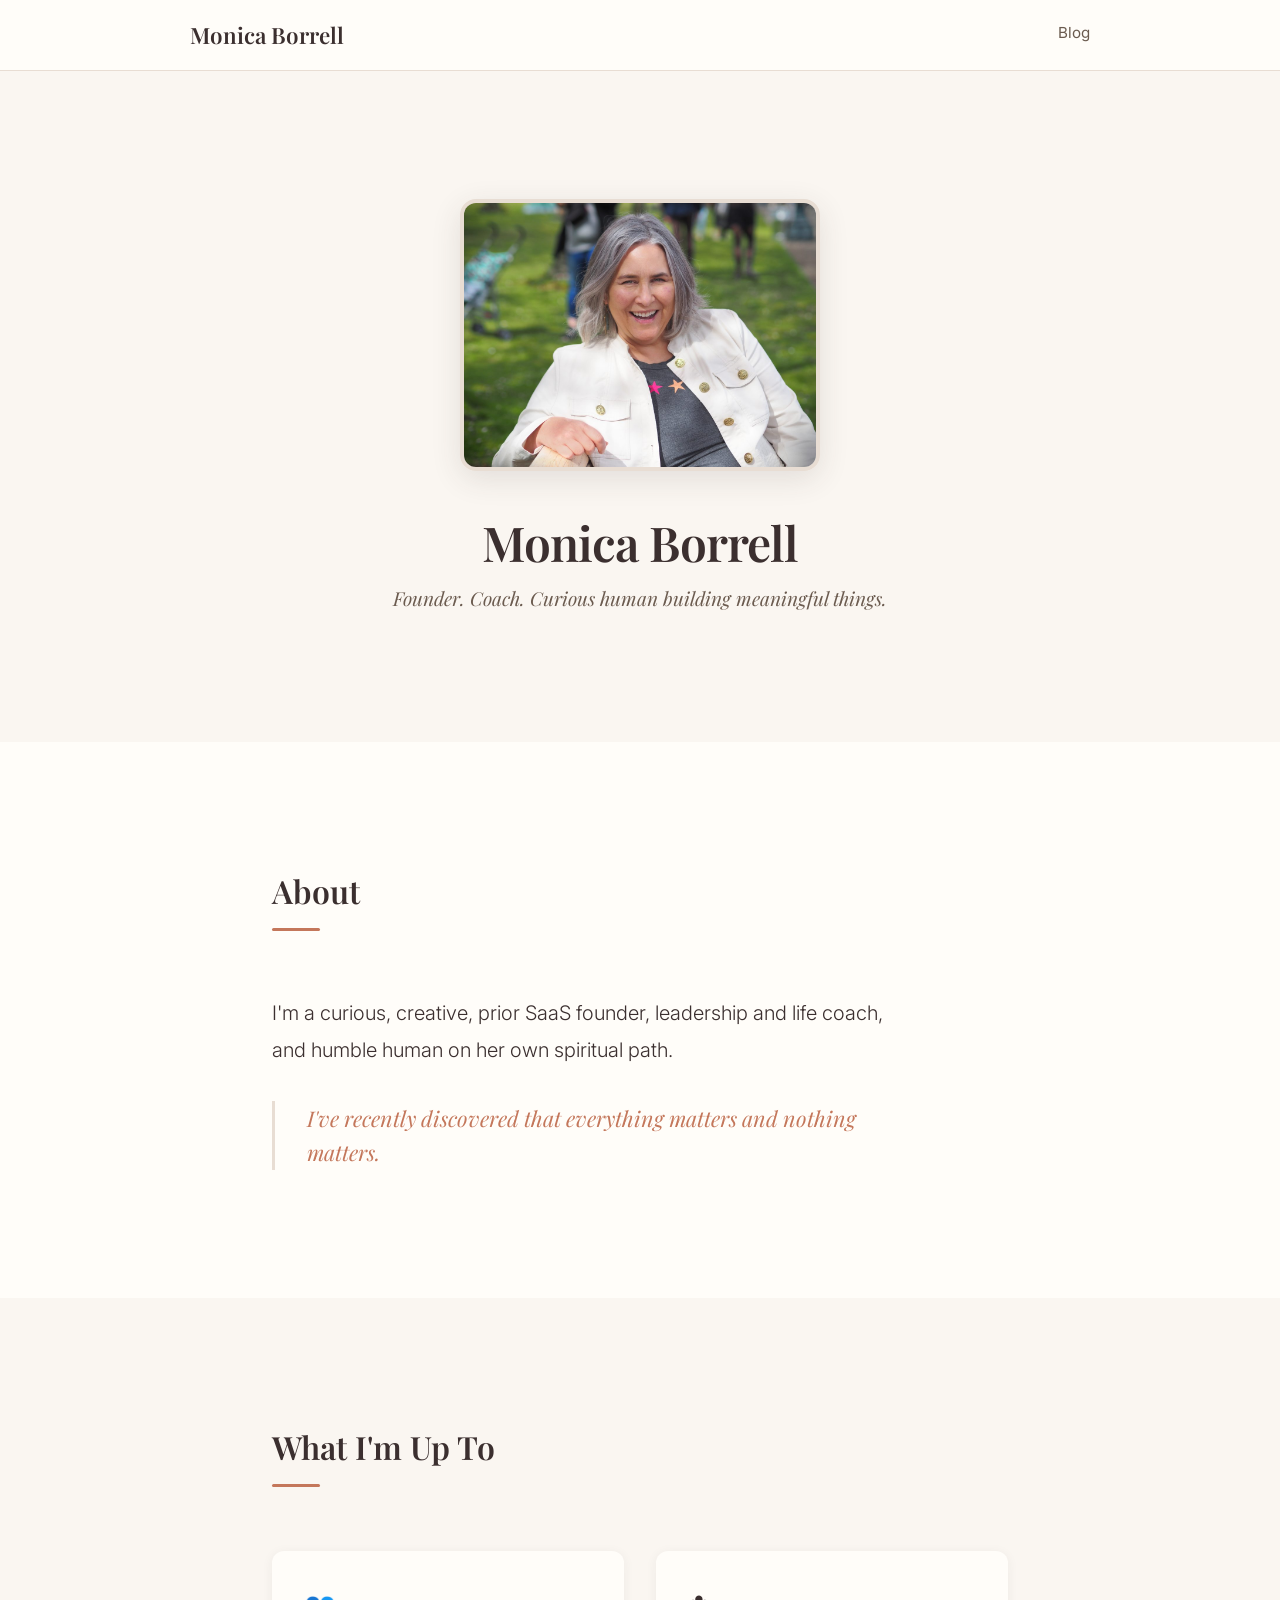
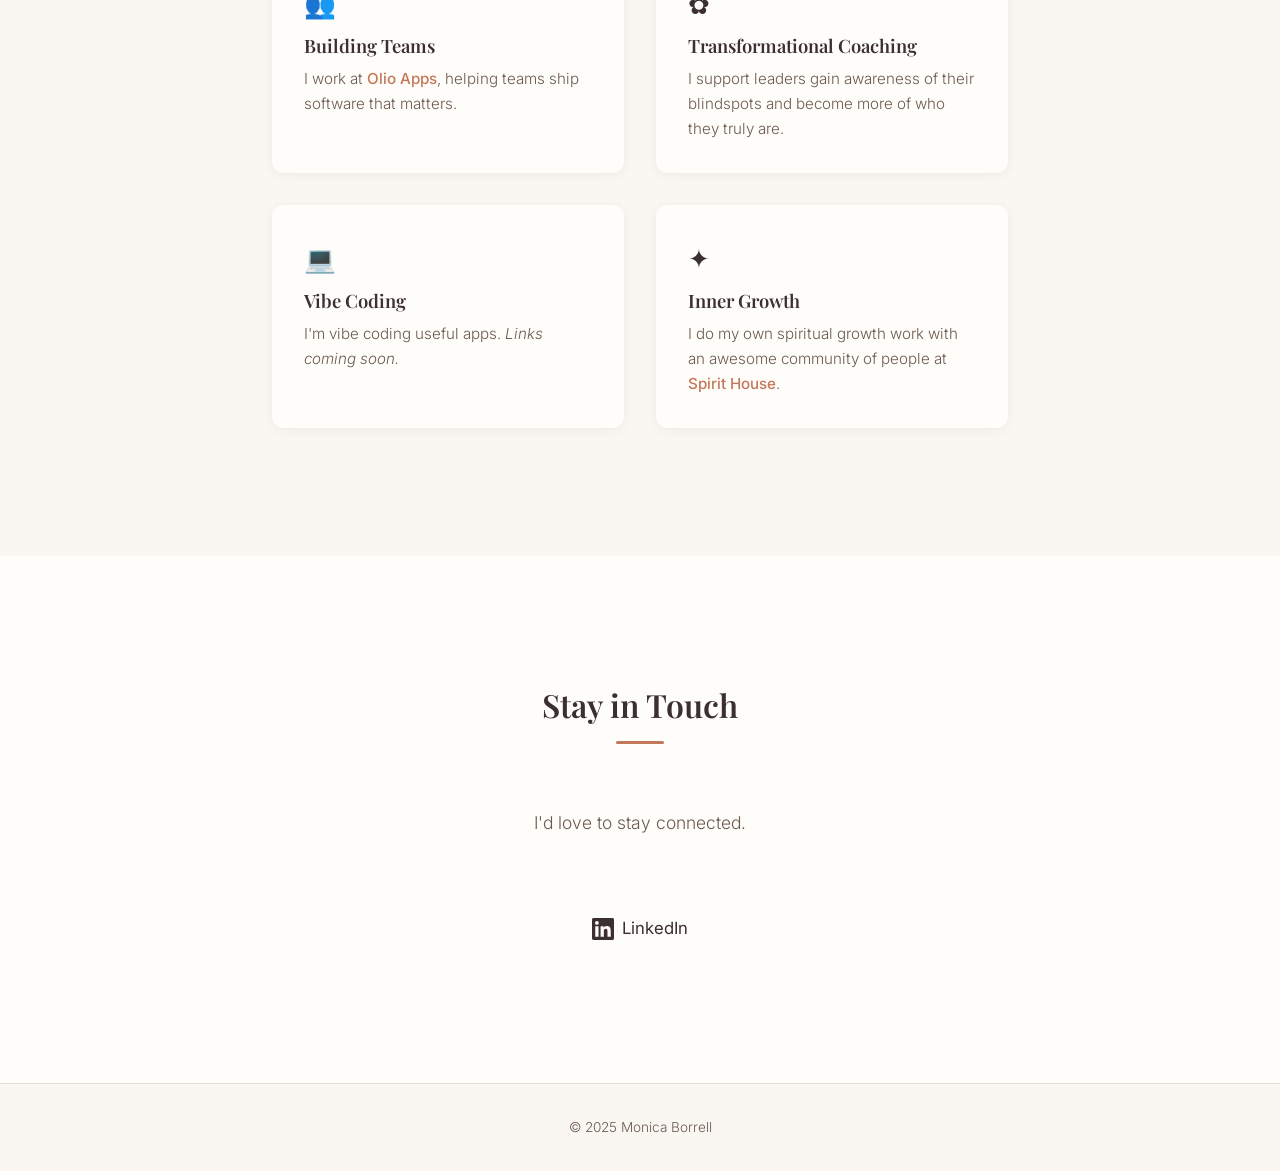
==== commit d395f3a6: "Update homepage copy: Transformational Coaching, Building Teams, and new coaching description Co-Aut" ====
--- a/index.html
+++ b/index.html
@@ -66,15 +66,15 @@
       <div class="work-grid">
 
         <div class="work-card">
-          <span class="work-icon" aria-hidden="true">&#9997;</span>
-          <h3>Building Products</h3>
+          <span class="work-icon" aria-hidden="true">&#128101;</span>
+          <h3>Building Teams</h3>
           <p>I work at <a href="https://olioapps.com/team" target="_blank" rel="noopener">Olio Apps</a>, helping teams ship software that matters.</p>
         </div>
 
         <div class="work-card">
           <span class="work-icon" aria-hidden="true">&#10047;</span>
-          <h3>Coaching</h3>
-          <p>I coach one or two people at a time who are ready to do the deep work &mdash; discover their purpose and accomplish their goals.</p>
+          <h3>Transformational Coaching</h3>
+          <p>I support leaders gain awareness of their blindspots and become more of who they truly are.</p>
         </div>
 
         <div class="work-card">
--- a/styles.css
+++ b/styles.css
@@ -285,7 +285,7 @@
 }
 
 .kit-form-wrapper {
-  max-width: 480px;
+  max-width: 960px;
   margin: 0 auto var(--space-lg);
 }
 
